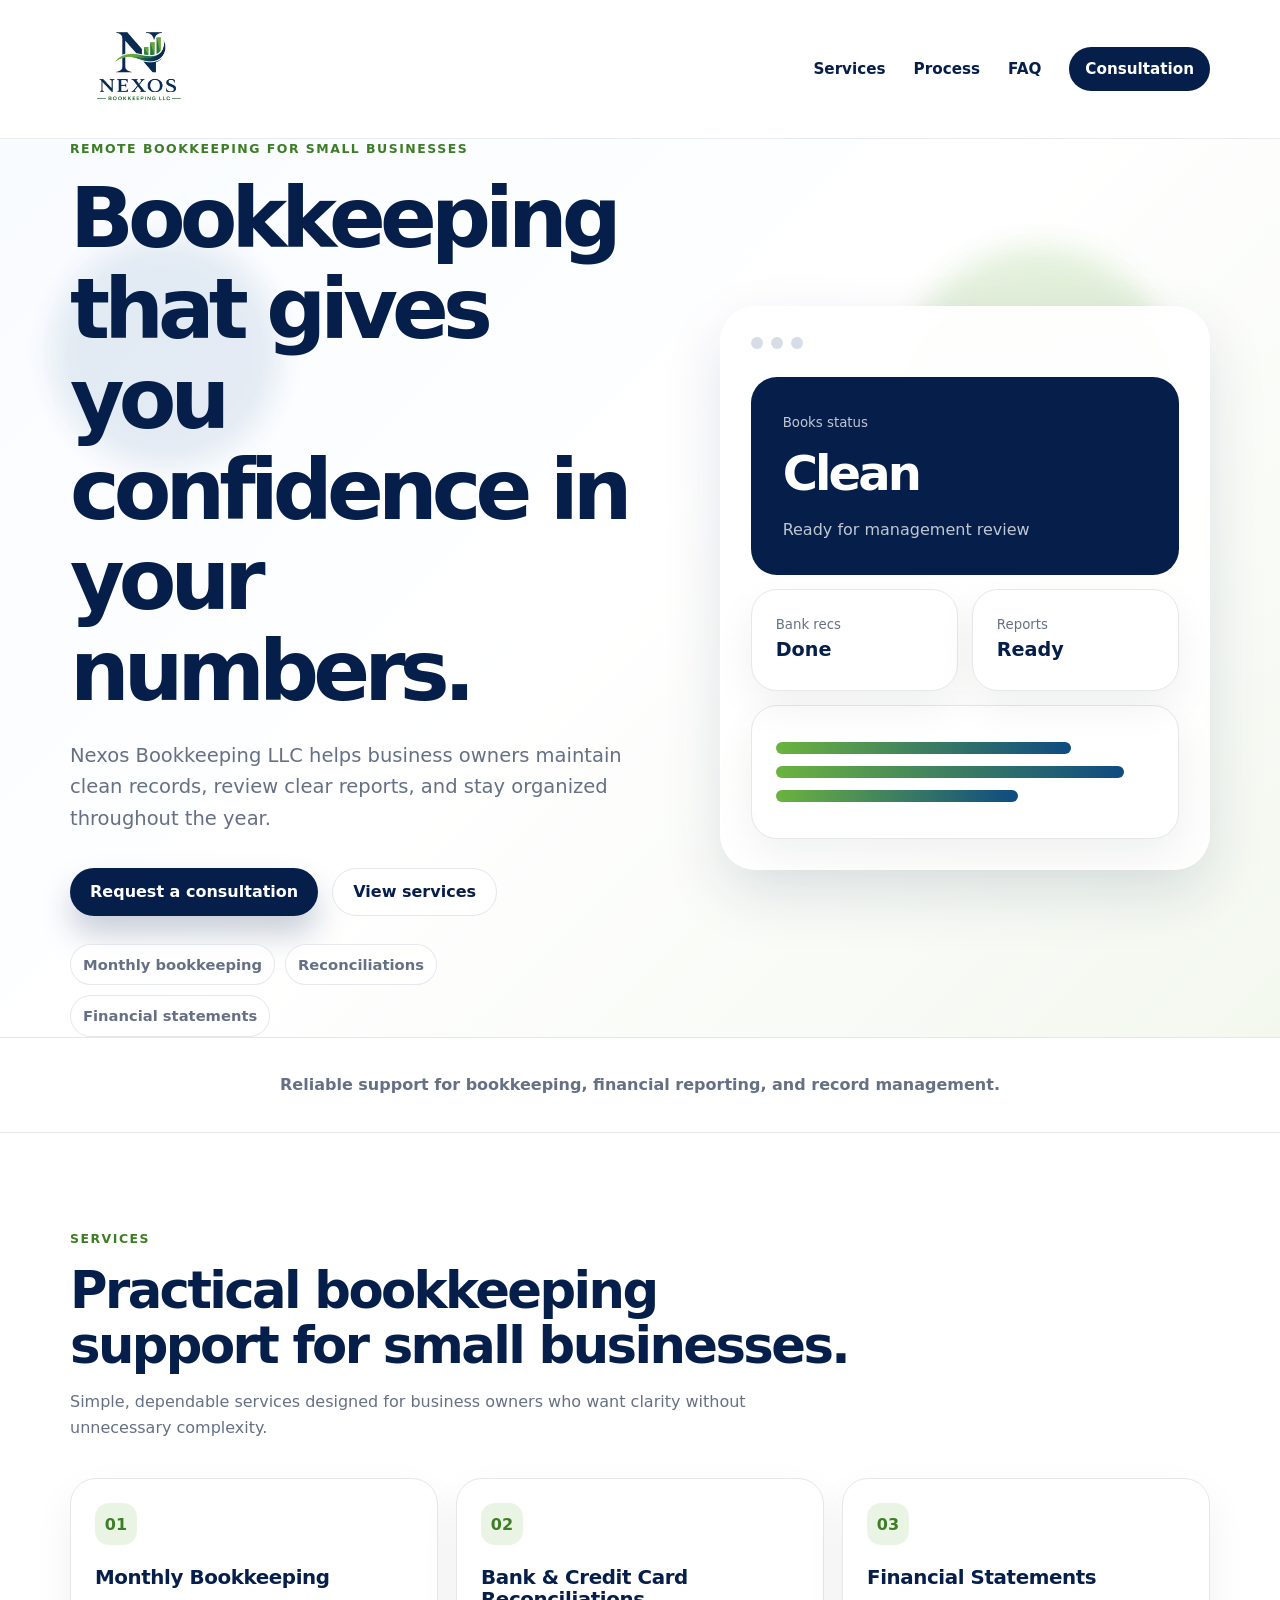
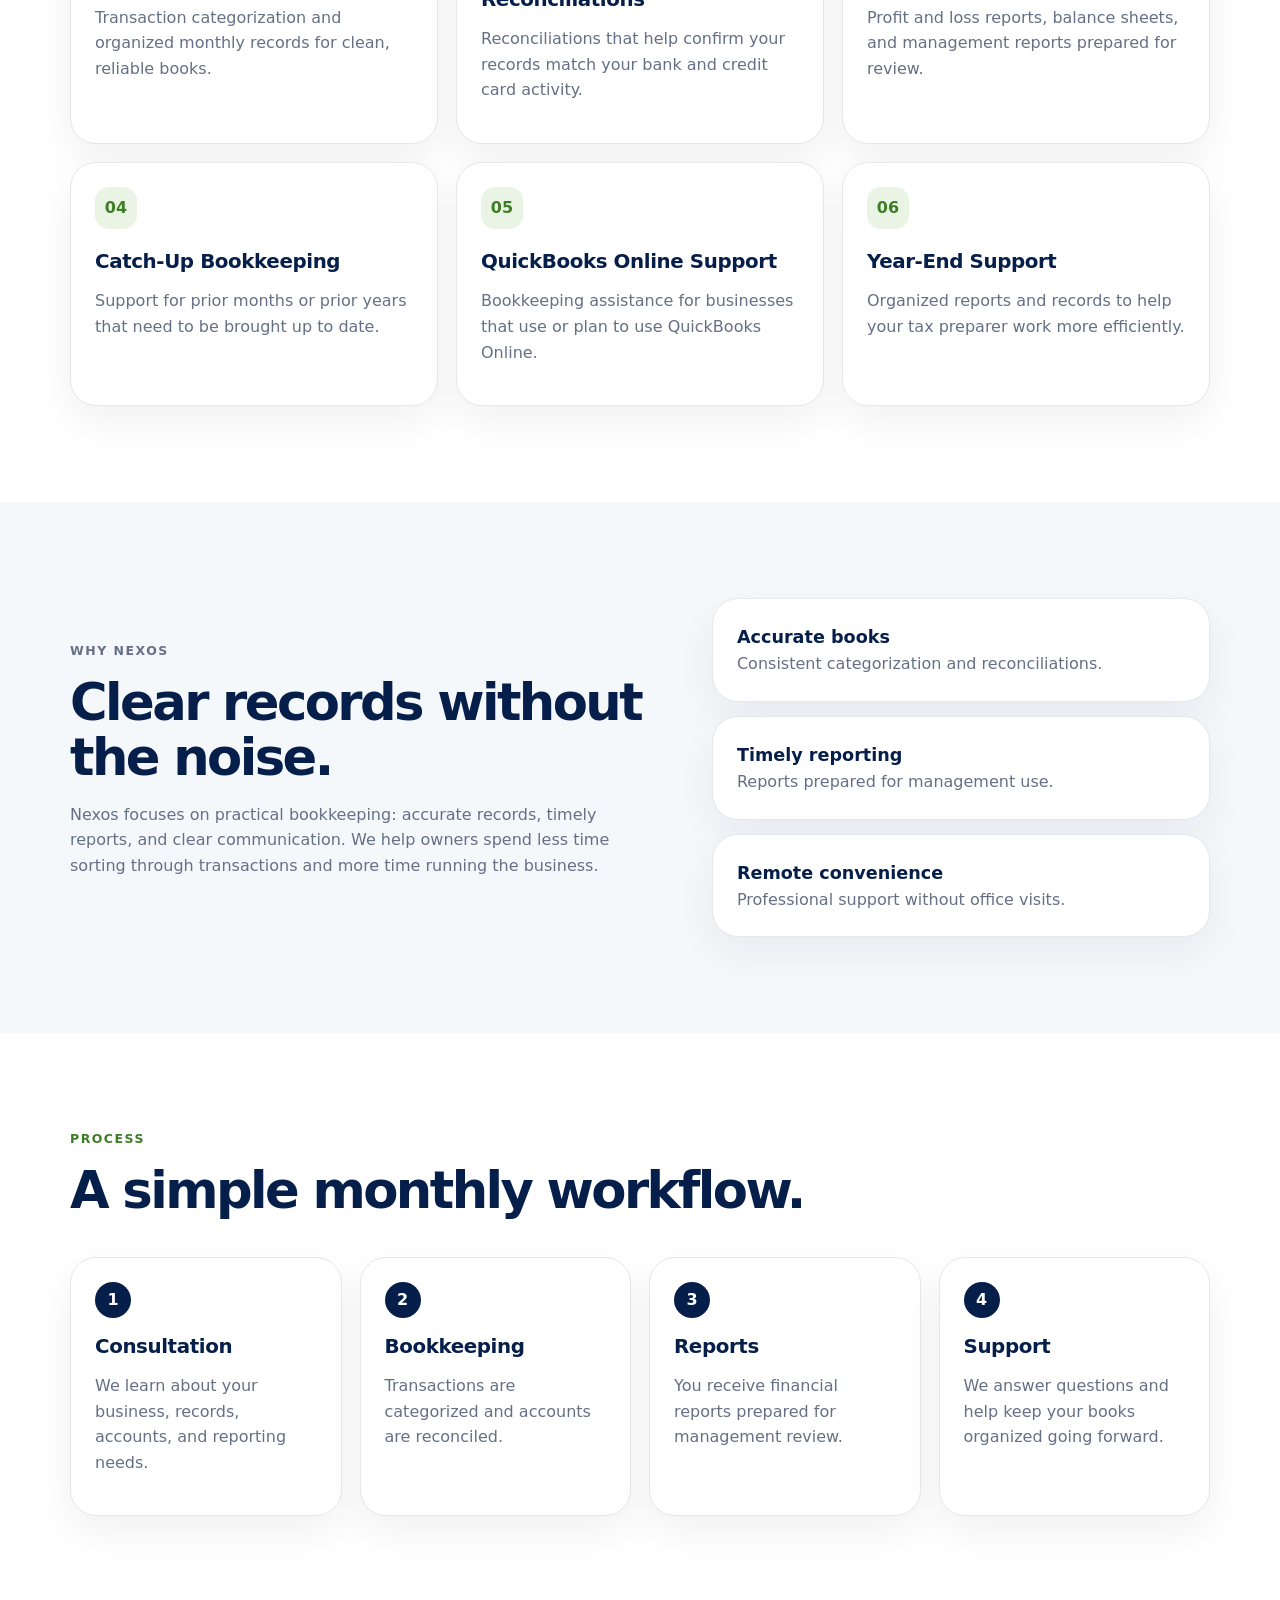
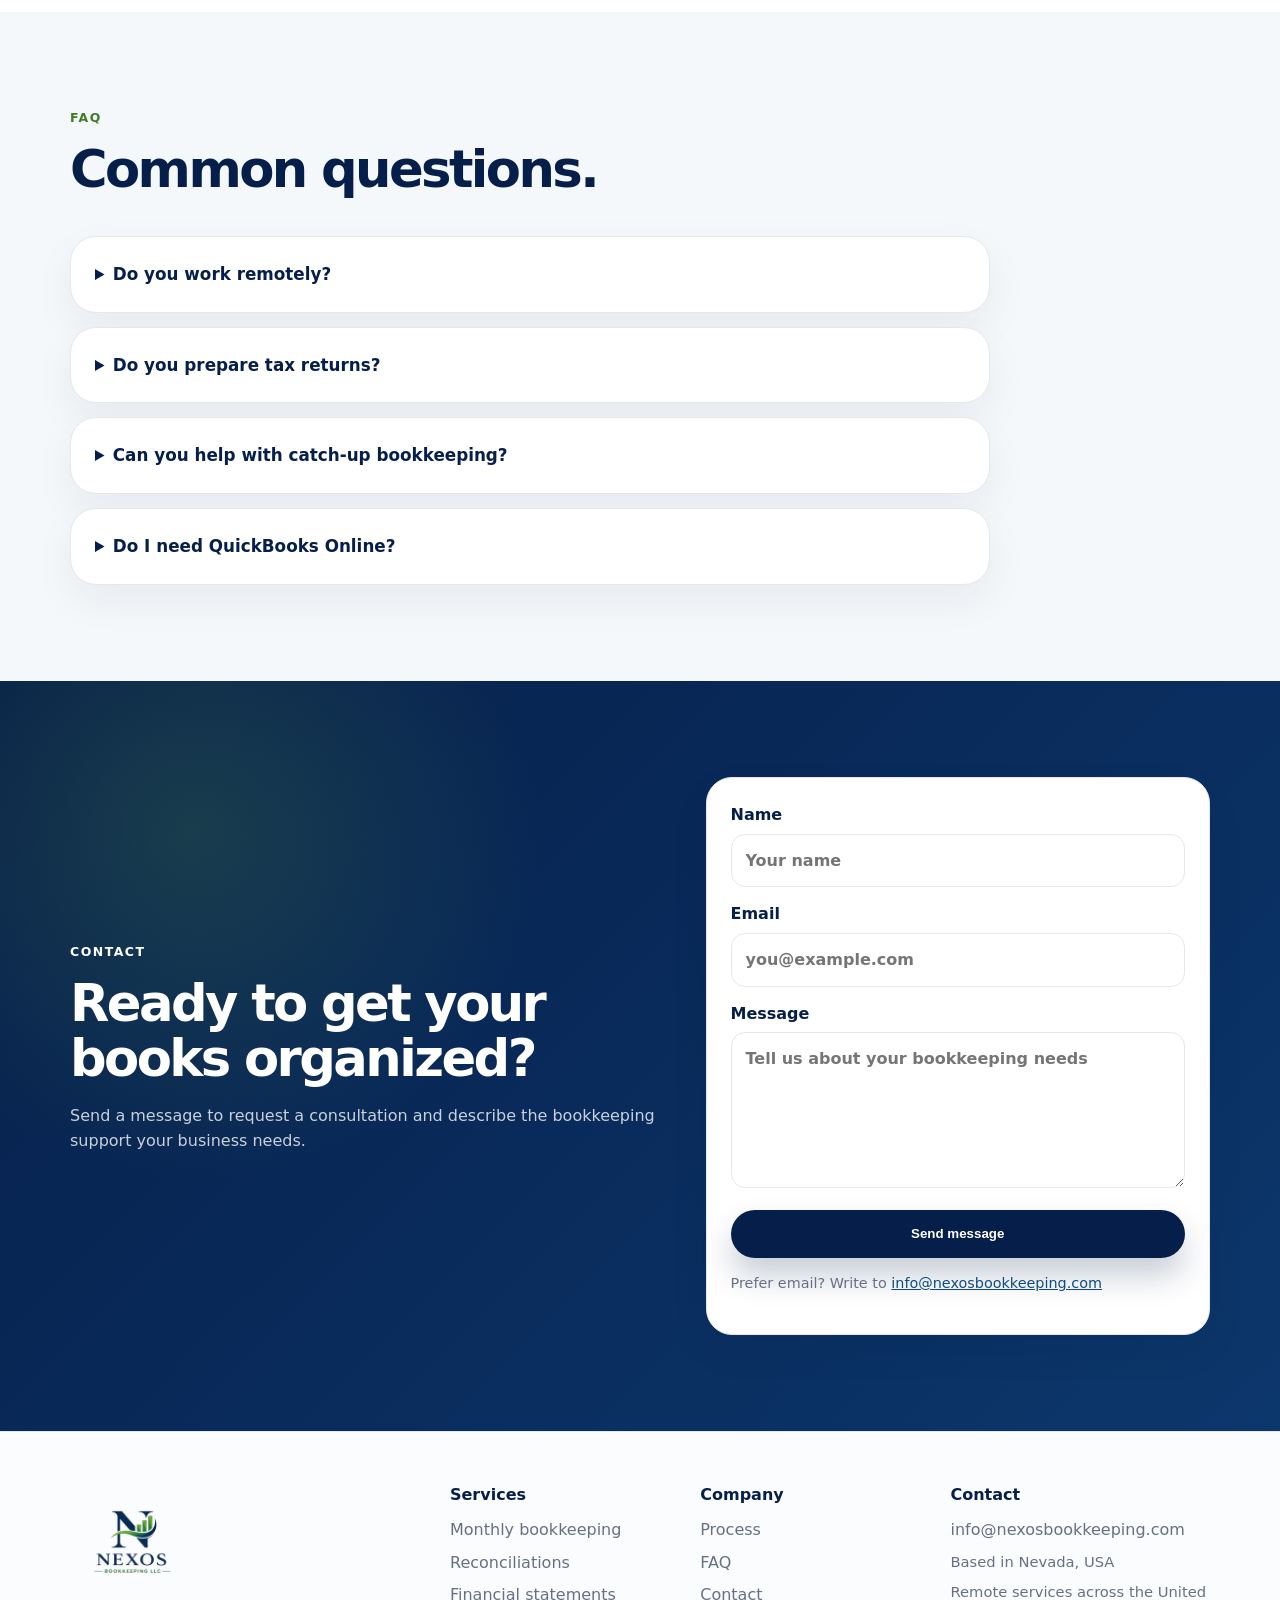
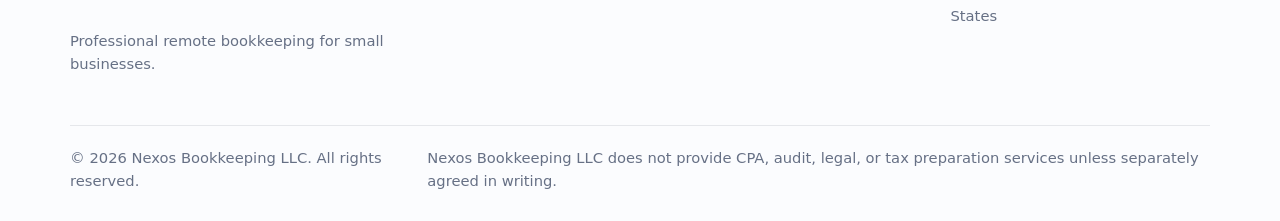
==== index.html @ 6a89075c "Add files via upload Initial website" ====
<!doctype html>
<html lang="en">
<head>
  <meta charset="utf-8">
  <meta name="viewport" content="width=device-width, initial-scale=1">
  <title>Nexos Bookkeeping LLC | Remote Bookkeeping for Small Businesses</title>
  <meta name="description" content="Remote bookkeeping for small businesses. Monthly bookkeeping, reconciliations, financial statements, catch-up bookkeeping, and year-end support.">
  <meta name="theme-color" content="#061f4a">
  <meta property="og:title" content="Nexos Bookkeeping LLC">
  <meta property="og:description" content="Professional remote bookkeeping for small businesses.">
  <meta property="og:type" content="website">
  <meta property="og:url" content="https://nexosbookkeeping.com">
  <meta property="og:image" content="https://nexosbookkeeping.com/logo.png">
  <link rel="icon" href="favicon.png">
  <link rel="stylesheet" href="styles.css">
  <script type="application/ld+json">
  {
    "@context": "https://schema.org",
    "@type": "AccountingService",
    "name": "Nexos Bookkeeping LLC",
    "url": "https://nexosbookkeeping.com",
    "email": "info@nexosbookkeeping.com",
    "areaServed": "United States",
    "address": {
      "@type": "PostalAddress",
      "addressRegion": "NV",
      "addressCountry": "US"
    },
    "description": "Remote bookkeeping services for small businesses."
  }
  </script>
</head>
<body>
  <header class="site-header">
    <div class="container nav">
      <a class="brand" href="#top" aria-label="Nexos Bookkeeping LLC home">
        <img src="logo.png" alt="Nexos Bookkeeping LLC logo">
      </a>
      <button class="menu-button" id="menuButton" aria-label="Open navigation">Menu</button>
      <nav id="navLinks">
        <a href="#services">Services</a>
        <a href="#process">Process</a>
        <a href="#faq">FAQ</a>
        <a href="#contact" class="nav-cta">Consultation</a>
      </nav>
    </div>
  </header>

  <main id="top">
    <section class="hero">
      <div class="orb orb-one"></div>
      <div class="orb orb-two"></div>
      <div class="container hero-grid">
        <div class="hero-copy reveal">
          <p class="eyebrow">Remote bookkeeping for small businesses</p>
          <h1>Bookkeeping that gives you confidence in your numbers.</h1>
          <p class="lead">
            Nexos Bookkeeping LLC helps business owners maintain clean records, review clear reports,
            and stay organized throughout the year.
          </p>
          <div class="hero-actions">
            <a class="button primary" href="#contact">Request a consultation</a>
            <a class="button secondary" href="#services">View services</a>
          </div>
          <div class="trust-pills" aria-label="Key services">
            <span>Monthly bookkeeping</span>
            <span>Reconciliations</span>
            <span>Financial statements</span>
          </div>
        </div>

        <aside class="insight-card reveal" aria-label="Bookkeeping status preview">
          <div class="window-dots"><span></span><span></span><span></span></div>
          <div class="status-card">
            <small>Books status</small>
            <strong>Clean</strong>
            <p>Ready for management review</p>
          </div>
          <div class="insight-grid">
            <div>
              <small>Bank recs</small>
              <strong>Done</strong>
            </div>
            <div>
              <small>Reports</small>
              <strong>Ready</strong>
            </div>
          </div>
          <div class="progress-list">
            <span></span>
            <span></span>
            <span></span>
          </div>
        </aside>
      </div>
    </section>

    <section class="statement-strip">
      <div class="container">
        <p>Reliable support for bookkeeping, financial reporting, and record management.</p>
      </div>
    </section>

    <section class="section" id="services">
      <div class="container">
        <div class="section-heading reveal">
          <p class="eyebrow">Services</p>
          <h2>Practical bookkeeping support for small businesses.</h2>
          <p>Simple, dependable services designed for business owners who want clarity without unnecessary complexity.</p>
        </div>

        <div class="service-grid">
          <article class="service-card reveal">
            <span class="service-number">01</span>
            <h3>Monthly Bookkeeping</h3>
            <p>Transaction categorization and organized monthly records for clean, reliable books.</p>
          </article>
          <article class="service-card reveal">
            <span class="service-number">02</span>
            <h3>Bank & Credit Card Reconciliations</h3>
            <p>Reconciliations that help confirm your records match your bank and credit card activity.</p>
          </article>
          <article class="service-card reveal">
            <span class="service-number">03</span>
            <h3>Financial Statements</h3>
            <p>Profit and loss reports, balance sheets, and management reports prepared for review.</p>
          </article>
          <article class="service-card reveal">
            <span class="service-number">04</span>
            <h3>Catch-Up Bookkeeping</h3>
            <p>Support for prior months or prior years that need to be brought up to date.</p>
          </article>
          <article class="service-card reveal">
            <span class="service-number">05</span>
            <h3>QuickBooks Online Support</h3>
            <p>Bookkeeping assistance for businesses that use or plan to use QuickBooks Online.</p>
          </article>
          <article class="service-card reveal">
            <span class="service-number">06</span>
            <h3>Year-End Support</h3>
            <p>Organized reports and records to help your tax preparer work more efficiently.</p>
          </article>
        </div>
      </div>
    </section>

    <section class="section soft">
      <div class="container split">
        <div class="reveal">
          <p class="eyebrow">Why Nexos</p>
          <h2>Clear records without the noise.</h2>
          <p>
            Nexos focuses on practical bookkeeping: accurate records, timely reports, and clear communication.
            We help owners spend less time sorting through transactions and more time running the business.
          </p>
        </div>
        <div class="feature-stack reveal">
          <div>
            <strong>Accurate books</strong>
            <span>Consistent categorization and reconciliations.</span>
          </div>
          <div>
            <strong>Timely reporting</strong>
            <span>Reports prepared for management use.</span>
          </div>
          <div>
            <strong>Remote convenience</strong>
            <span>Professional support without office visits.</span>
          </div>
        </div>
      </div>
    </section>

    <section class="section" id="process">
      <div class="container">
        <div class="section-heading reveal">
          <p class="eyebrow">Process</p>
          <h2>A simple monthly workflow.</h2>
        </div>
        <div class="process-grid">
          <div class="process-card reveal">
            <span>1</span>
            <h3>Consultation</h3>
            <p>We learn about your business, records, accounts, and reporting needs.</p>
          </div>
          <div class="process-card reveal">
            <span>2</span>
            <h3>Bookkeeping</h3>
            <p>Transactions are categorized and accounts are reconciled.</p>
          </div>
          <div class="process-card reveal">
            <span>3</span>
            <h3>Reports</h3>
            <p>You receive financial reports prepared for management review.</p>
          </div>
          <div class="process-card reveal">
            <span>4</span>
            <h3>Support</h3>
            <p>We answer questions and help keep your books organized going forward.</p>
          </div>
        </div>
      </div>
    </section>

    <section class="section soft" id="faq">
      <div class="container">
        <div class="section-heading reveal">
          <p class="eyebrow">FAQ</p>
          <h2>Common questions.</h2>
        </div>
        <div class="faq-list">
          <details class="reveal">
            <summary>Do you work remotely?</summary>
            <p>Yes. Nexos provides remote bookkeeping services for small businesses.</p>
          </details>
          <details class="reveal">
            <summary>Do you prepare tax returns?</summary>
            <p>No. Nexos Bookkeeping LLC does not provide tax preparation unless separately agreed in writing.</p>
          </details>
          <details class="reveal">
            <summary>Can you help with catch-up bookkeeping?</summary>
            <p>Yes. We can help bring prior months or prior years of records up to date.</p>
          </details>
          <details class="reveal">
            <summary>Do I need QuickBooks Online?</summary>
            <p>Not always. We can discuss the best workflow for your business during the consultation.</p>
          </details>
        </div>
      </div>
    </section>

    <section class="contact-section" id="contact">
      <div class="container contact-grid reveal">
        <div>
          <p class="eyebrow light">Contact</p>
          <h2>Ready to get your books organized?</h2>
          <p>Send a message to request a consultation and describe the bookkeeping support your business needs.</p>
        </div>
        <form class="contact-form" action="mailto:info@nexosbookkeeping.com" method="post" enctype="text/plain">
          <label>
            Name
            <input name="name" type="text" placeholder="Your name">
          </label>
          <label>
            Email
            <input name="email" type="email" placeholder="you@example.com">
          </label>
          <label>
            Message
            <textarea name="message" rows="5" placeholder="Tell us about your bookkeeping needs"></textarea>
          </label>
          <button class="button primary full" type="submit">Send message</button>
          <p class="form-note">Prefer email? Write to <a href="mailto:info@nexosbookkeeping.com">info@nexosbookkeeping.com</a></p>
        </form>
      </div>
    </section>
  </main>

  <footer>
    <div class="container footer-grid">
      <div>
        <img src="logo.png" alt="Nexos Bookkeeping LLC logo" class="footer-logo">
        <p>Professional remote bookkeeping for small businesses.</p>
      </div>
      <div>
        <h4>Services</h4>
        <a href="#services">Monthly bookkeeping</a>
        <a href="#services">Reconciliations</a>
        <a href="#services">Financial statements</a>
      </div>
      <div>
        <h4>Company</h4>
        <a href="#process">Process</a>
        <a href="#faq">FAQ</a>
        <a href="#contact">Contact</a>
      </div>
      <div>
        <h4>Contact</h4>
        <a href="mailto:info@nexosbookkeeping.com">info@nexosbookkeeping.com</a>
        <span>Based in Nevada, USA</span>
        <span>Remote services across the United States</span>
      </div>
    </div>
    <div class="container disclaimer">
      <p>© <span id="year"></span> Nexos Bookkeeping LLC. All rights reserved.</p>
      <p>Nexos Bookkeeping LLC does not provide CPA, audit, legal, or tax preparation services unless separately agreed in writing.</p>
    </div>
  </footer>

  <script src="script.js"></script>
</body>
</html>
---- styles.css ----
:root{
  --navy:#061f4a;
  --blue:#0e4b82;
  --green:#6bb33f;
  --green-dark:#3d7d25;
  --ink:#142033;
  --muted:#667085;
  --line:#e5e7eb;
  --soft:#f5f8fb;
  --white:#ffffff;
  --shadow:0 24px 60px rgba(6,31,74,.12);
}
*{box-sizing:border-box}
html{scroll-behavior:smooth}
body{
  margin:0;
  font-family:Inter,ui-sans-serif,system-ui,-apple-system,BlinkMacSystemFont,"Segoe UI",Arial,sans-serif;
  color:var(--ink);
  background:var(--white);
  line-height:1.6;
}
.container{width:min(1140px,92%);margin:0 auto}
.site-header{
  position:sticky;top:0;z-index:100;
  background:rgba(255,255,255,.9);
  backdrop-filter:blur(16px);
  border-bottom:1px solid rgba(229,231,235,.85);
}
.nav{min-height:82px;display:flex;align-items:center;justify-content:space-between;gap:24px}
.brand img{width:138px;display:block}
nav{display:flex;align-items:center;gap:28px}
nav a{color:var(--navy);text-decoration:none;font-size:.95rem;font-weight:800}
.nav-cta{background:var(--navy);color:white!important;padding:10px 16px;border-radius:999px}
.menu-button{display:none;border:0;background:var(--navy);color:white;padding:10px 14px;border-radius:999px;font-weight:800}

.hero{
  position:relative;
  min-height:790px;
  display:flex;
  align-items:center;
  overflow:hidden;
  background:linear-gradient(135deg,#f8fbff 0%,#fff 48%,#f3f8ef 100%);
}
.orb{position:absolute;border-radius:50%;filter:blur(14px);opacity:.82}
.orb-one{right:8%;top:12%;width:280px;height:280px;background:rgba(107,179,63,.22)}
.orb-two{left:4%;top:11%;width:230px;height:230px;background:rgba(14,75,130,.12)}
.hero-grid{position:relative;display:grid;grid-template-columns:1.08fr .92fr;gap:74px;align-items:center}
.eyebrow{
  color:var(--green-dark);
  font-weight:900;
  text-transform:uppercase;
  letter-spacing:.12em;
  font-size:.78rem;
  margin:0 0 14px;
}
.eyebrow.light{color:#bde6a5}
h1,h2,h3{color:var(--navy);line-height:1.08;margin:0}
h1{font-size:clamp(3rem,6.55vw,5.35rem);letter-spacing:-.07em;max-width:900px}
h2{font-size:clamp(2rem,4vw,3.25rem);letter-spacing:-.05em}
h3{font-size:1.24rem;letter-spacing:-.02em}
.lead{font-size:1.22rem;color:var(--muted);max-width:690px;margin:24px 0 0}
.hero-actions{display:flex;flex-wrap:wrap;gap:14px;margin-top:34px}
.button{
  display:inline-flex;align-items:center;justify-content:center;
  min-height:48px;padding:0 20px;border-radius:999px;
  text-decoration:none;font-weight:850;border:0;cursor:pointer;
  transition:transform .2s ease,box-shadow .2s ease,background .2s ease;
}
.button:hover{transform:translateY(-2px)}
.primary{background:var(--navy);color:white;box-shadow:0 18px 32px rgba(6,31,74,.22)}
.secondary{border:1px solid var(--line);color:var(--navy);background:white}
.full{width:100%}
.trust-pills{display:flex;flex-wrap:wrap;gap:10px;margin-top:28px}
.trust-pills span{
  padding:8px 12px;border:1px solid rgba(6,31,74,.10);
  background:rgba(255,255,255,.75);
  border-radius:999px;color:var(--muted);font-size:.92rem;font-weight:750;
}
.insight-card{
  padding:30px;border-radius:36px;
  background:linear-gradient(180deg,rgba(255,255,255,.95),rgba(255,255,255,.78));
  border:1px solid rgba(255,255,255,.75);
  box-shadow:var(--shadow);
}
.window-dots{display:flex;gap:8px;margin-bottom:28px}
.window-dots span{width:12px;height:12px;border-radius:50%;background:#d7dde6}
.status-card{padding:32px;background:var(--navy);color:white;border-radius:26px}
.status-card small{opacity:.75}
.status-card strong{display:block;font-size:3rem;letter-spacing:-.06em}
.status-card p{margin:6px 0 0;color:rgba(255,255,255,.75)}
.insight-grid{display:grid;grid-template-columns:1fr 1fr;gap:14px;margin:14px 0}
.insight-grid div,.progress-list,.service-card,.process-card,.feature-stack div,details,.contact-form{
  background:white;border:1px solid var(--line);border-radius:26px;padding:24px;
  box-shadow:0 16px 42px rgba(16,24,40,.06);
}
.insight-grid small{display:block;color:var(--muted)}
.insight-grid strong{color:var(--navy);font-size:1.2rem}
.progress-list span{display:block;height:12px;background:linear-gradient(90deg,var(--green),var(--blue));border-radius:999px;margin:12px 0}
.progress-list span:nth-child(1){width:78%}
.progress-list span:nth-child(2){width:92%}
.progress-list span:nth-child(3){width:64%}
.statement-strip{padding:34px 0;border-block:1px solid var(--line);text-align:center;color:var(--muted);font-weight:800}
.statement-strip p{margin:0}
.section{padding:96px 0}
.soft{background:var(--soft)}
.section-heading{max-width:780px;margin-bottom:38px}
.section-heading p:not(.eyebrow),.split p,.service-card p,.process-card p,.feature-stack span,details p,.contact-grid p{color:var(--muted)}
.service-grid{display:grid;grid-template-columns:repeat(3,1fr);gap:18px}
.service-card{transition:transform .22s ease,box-shadow .22s ease}
.service-card:hover{transform:translateY(-5px);box-shadow:var(--shadow)}
.service-number{
  width:42px;height:42px;display:grid;place-items:center;
  background:rgba(107,179,63,.14);color:var(--green-dark);
  border-radius:14px;font-weight:900;margin-bottom:22px;
}
.split{display:grid;grid-template-columns:1fr .85fr;gap:56px;align-items:center}
.feature-stack{display:grid;gap:14px}
.feature-stack strong{display:block;color:var(--navy);font-size:1.1rem}
.process-grid{display:grid;grid-template-columns:repeat(4,1fr);gap:18px}
.process-card span{
  width:36px;height:36px;border-radius:50%;display:grid;place-items:center;
  background:var(--navy);color:white;font-weight:900;margin-bottom:18px;
}
.faq-list{display:grid;gap:14px;max-width:920px}
summary{cursor:pointer;color:var(--navy);font-weight:900;font-size:1.05rem}
details p{margin-bottom:0}
.contact-section{
  padding:96px 0;
  background:radial-gradient(circle at 15% 20%,rgba(107,179,63,.18),transparent 28%),linear-gradient(135deg,var(--navy),#0c376c);
}
.contact-grid{display:grid;grid-template-columns:1fr .85fr;gap:42px;align-items:center;color:white}
.contact-grid h2,.contact-grid .eyebrow{color:white}
.contact-grid p{color:rgba(255,255,255,.78)}
.contact-form{color:var(--ink)}
.contact-form label{display:block;font-weight:800;color:var(--navy);margin-bottom:14px}
.contact-form input,.contact-form textarea{
  width:100%;margin-top:6px;padding:13px 14px;border:1px solid var(--line);
  border-radius:14px;font:inherit;outline:none;
}
.contact-form input:focus,.contact-form textarea:focus{border-color:var(--blue);box-shadow:0 0 0 4px rgba(14,75,130,.09)}
.form-note{font-size:.9rem;color:var(--muted)!important}
.form-note a{color:var(--blue)}
footer{background:#fbfcfe;border-top:1px solid var(--line);padding:50px 0 28px}
.footer-grid{display:grid;grid-template-columns:1.6fr 1fr 1fr 1.2fr;gap:34px}
.footer-logo{width:125px}
.footer-grid p,.footer-grid span,.disclaimer{color:var(--muted);font-size:.92rem}
.footer-grid a{display:block;color:var(--muted);text-decoration:none;margin:7px 0}
.footer-grid h4{color:var(--navy);margin:0 0 10px}
.footer-grid span{display:block;margin:7px 0}
.disclaimer{margin-top:34px;display:flex;justify-content:space-between;gap:24px;border-top:1px solid var(--line);padding-top:20px}
.disclaimer p{margin:0}
.reveal{opacity:0;transform:translateY(18px);transition:opacity .7s ease,transform .7s ease}
.reveal.visible{opacity:1;transform:translateY(0)}

@media(max-width:900px){
  .hero{min-height:auto;padding:76px 0}
  .hero-grid,.split,.contact-grid{grid-template-columns:1fr}
  .service-grid{grid-template-columns:1fr 1fr}
  .process-grid{grid-template-columns:1fr 1fr}
  .footer-grid{grid-template-columns:1fr 1fr}
  .disclaimer{flex-direction:column;text-align:center}
}
@media(max-width:640px){
  .nav{min-height:74px}
  .menu-button{display:inline-flex}
  nav{
    position:fixed;top:74px;left:4%;right:4%;
    display:none;flex-direction:column;align-items:stretch;
    background:white;border:1px solid var(--line);border-radius:22px;
    padding:18px;box-shadow:var(--shadow)
  }
  nav.open{display:flex}
  .nav-cta{text-align:center}
  .service-grid,.process-grid,.insight-grid,.footer-grid{grid-template-columns:1fr}
  .section,.contact-section{padding:66px 0}
  h1{font-size:clamp(2.55rem,13vw,4.1rem)}
}
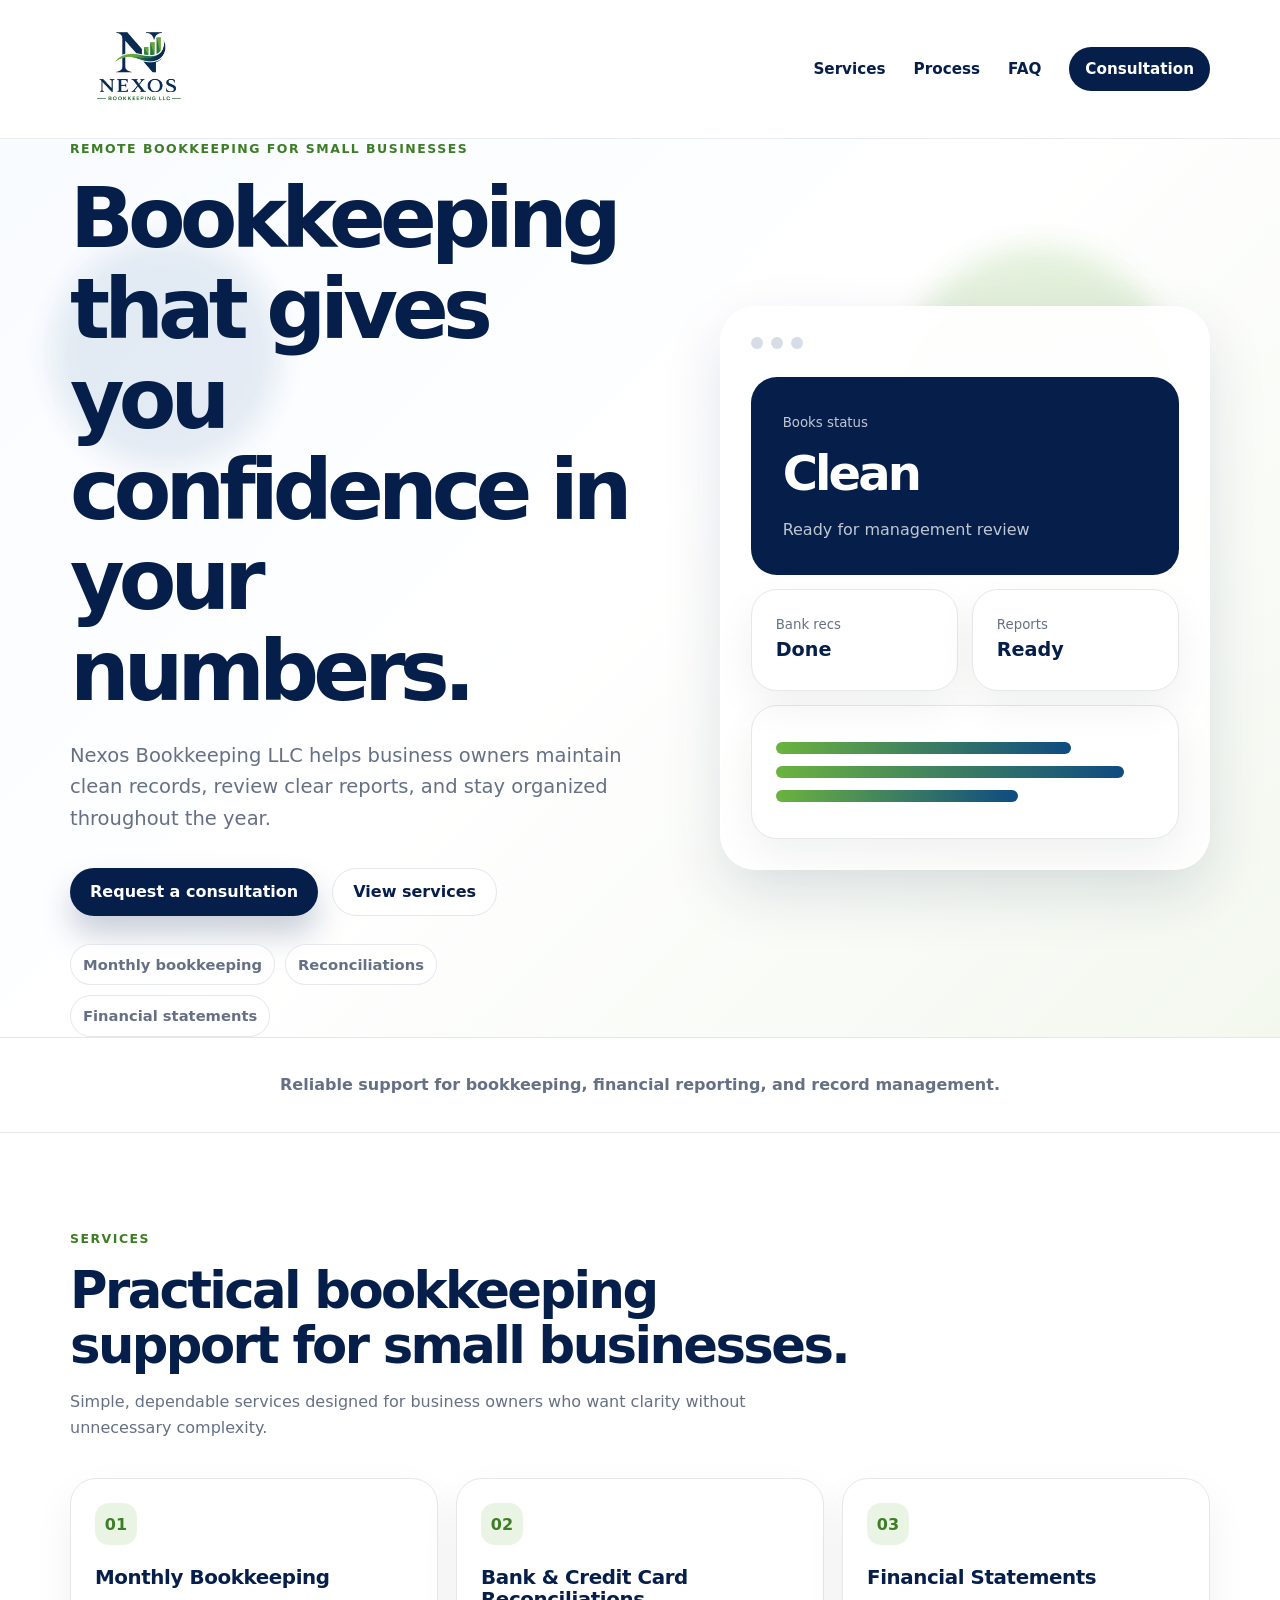
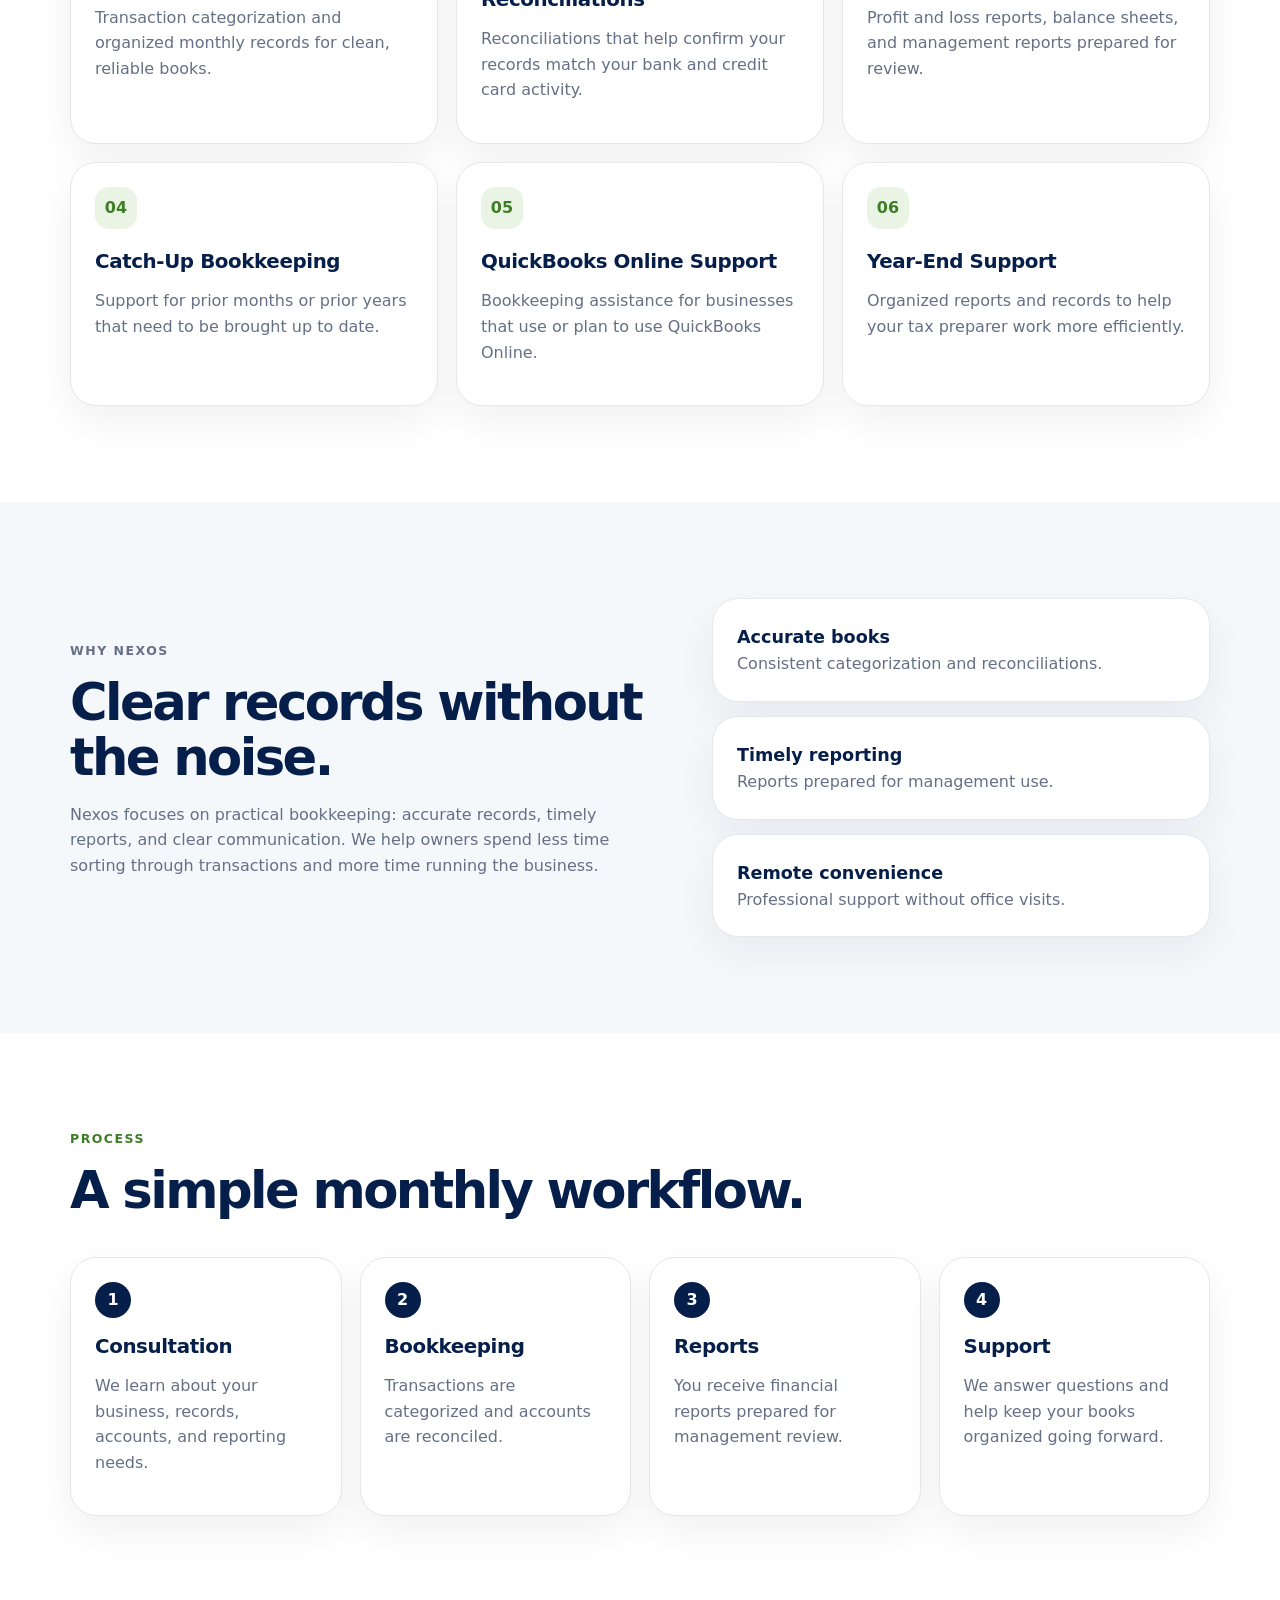
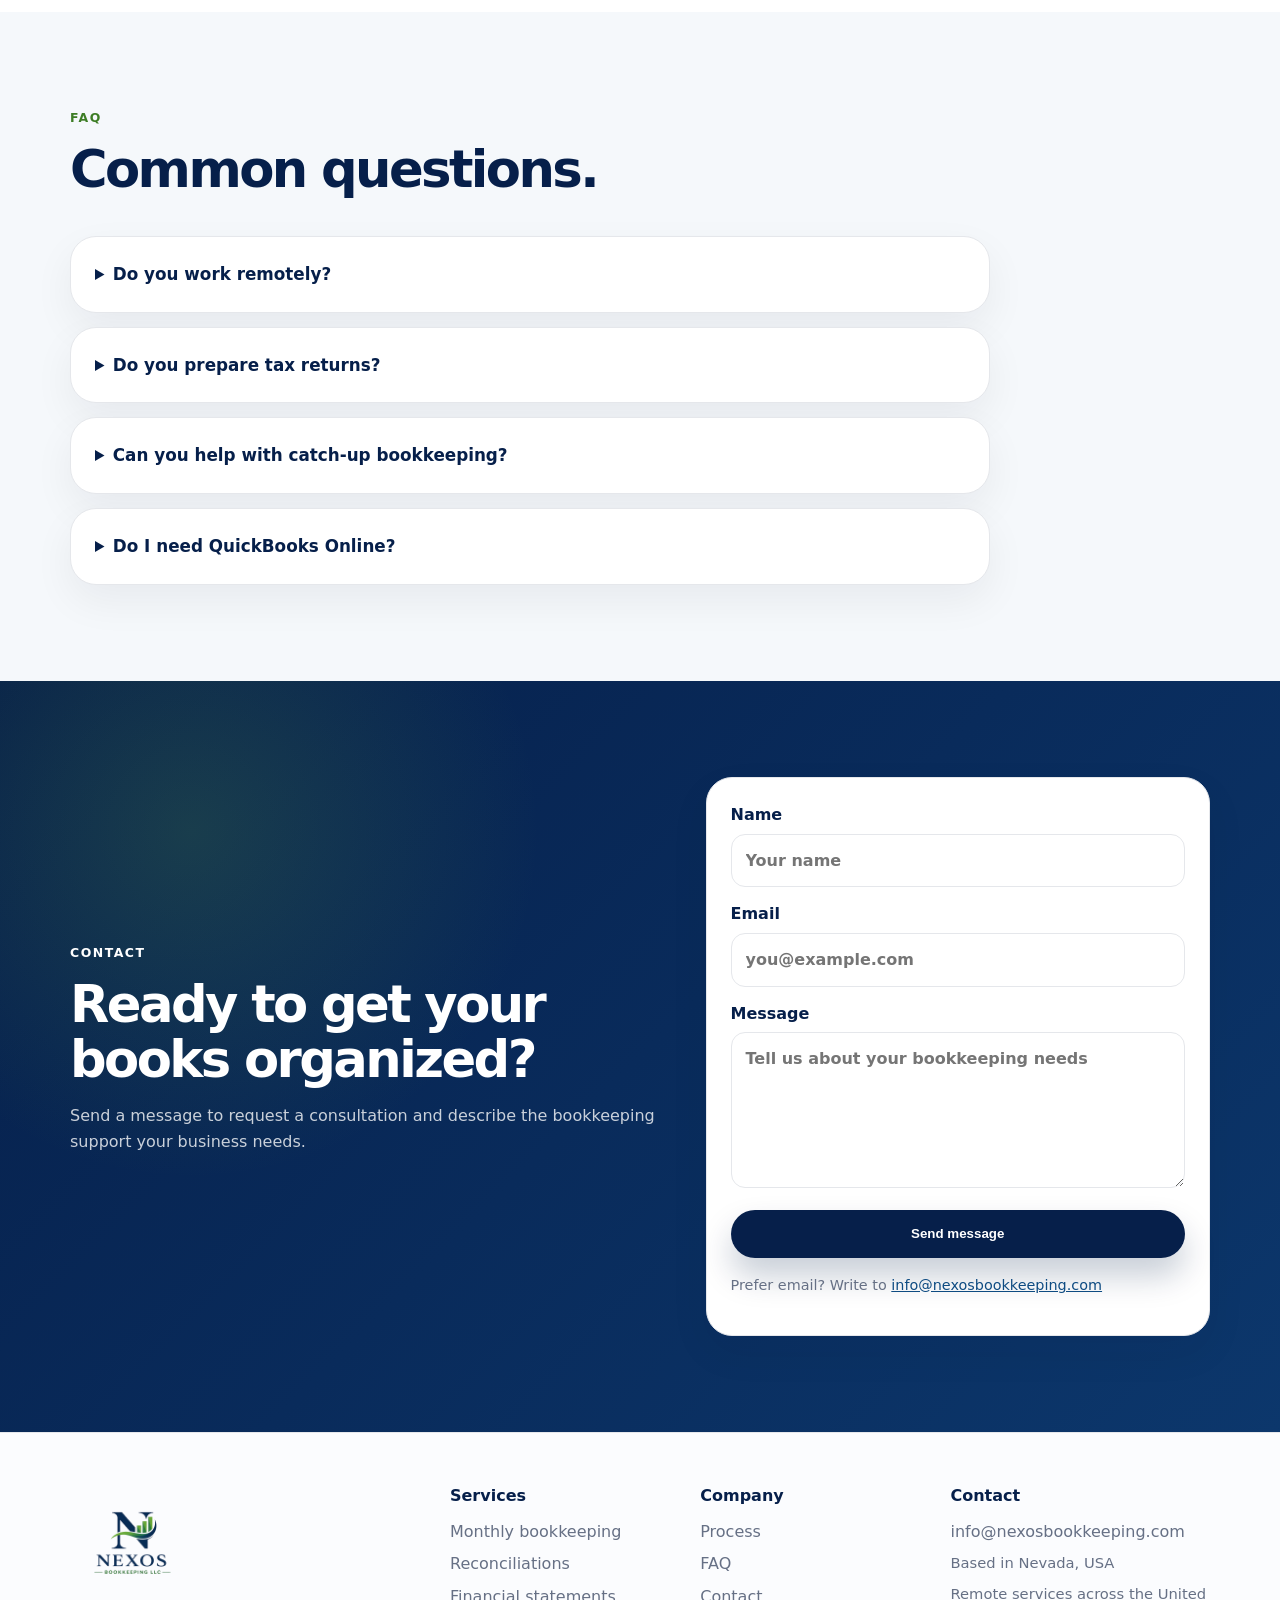
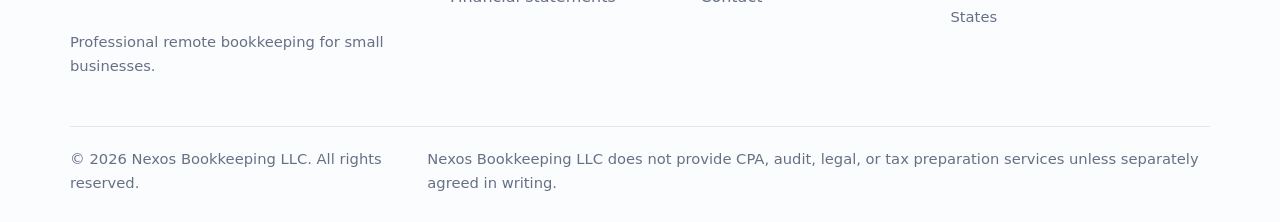
==== commit 5ba10055: "Add files via upload" ====
--- a/index.html
+++ b/index.html
@@ -236,21 +236,28 @@
           <h2>Ready to get your books organized?</h2>
           <p>Send a message to request a consultation and describe the bookkeeping support your business needs.</p>
         </div>
-        <form class="contact-form" action="mailto:info@nexosbookkeeping.com" method="post" enctype="text/plain">
+
+        <form class="contact-form" id="contactForm" action="https://formspree.io/f/meebbgje" method="POST">
           <label>
             Name
-            <input name="name" type="text" placeholder="Your name">
+            <input name="name" type="text" placeholder="Your name" required>
           </label>
           <label>
             Email
-            <input name="email" type="email" placeholder="you@example.com">
+            <input name="email" type="email" placeholder="you@example.com" required>
           </label>
           <label>
             Message
-            <textarea name="message" rows="5" placeholder="Tell us about your bookkeeping needs"></textarea>
+            <textarea name="message" rows="5" placeholder="Tell us about your bookkeeping needs" required></textarea>
           </label>
-          <button class="button primary full" type="submit">Send message</button>
-          <p class="form-note">Prefer email? Write to <a href="mailto:info@nexosbookkeeping.com">info@nexosbookkeeping.com</a></p>
+
+          <input type="hidden" name="_subject" value="New website inquiry from Nexos Bookkeeping">
+          <button class="button primary full" id="contactSubmit" type="submit">Send message</button>
+          <p class="form-status" id="formStatus" aria-live="polite"></p>
+
+          <p class="form-note">
+            Prefer email? Write to <a href="mailto:info@nexosbookkeeping.com">info@nexosbookkeeping.com</a>
+          </p>
         </form>
       </div>
     </section>
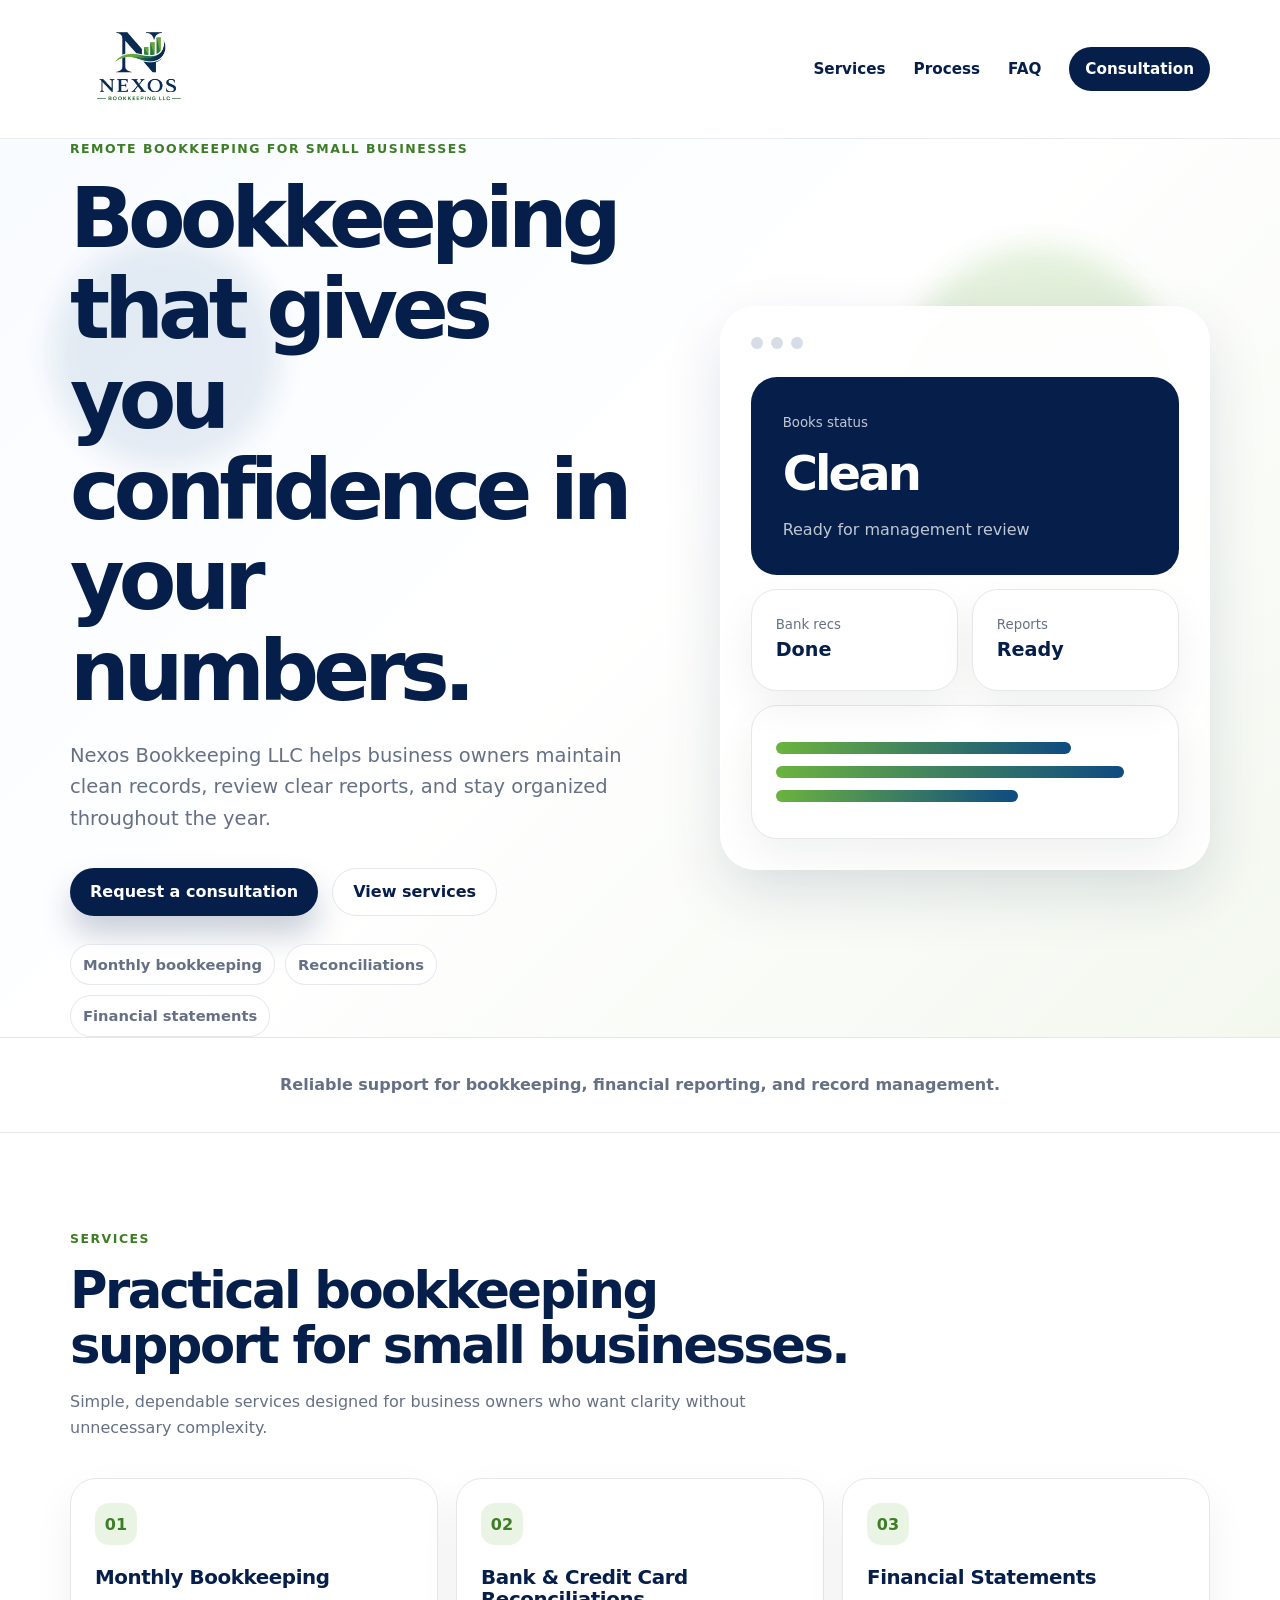
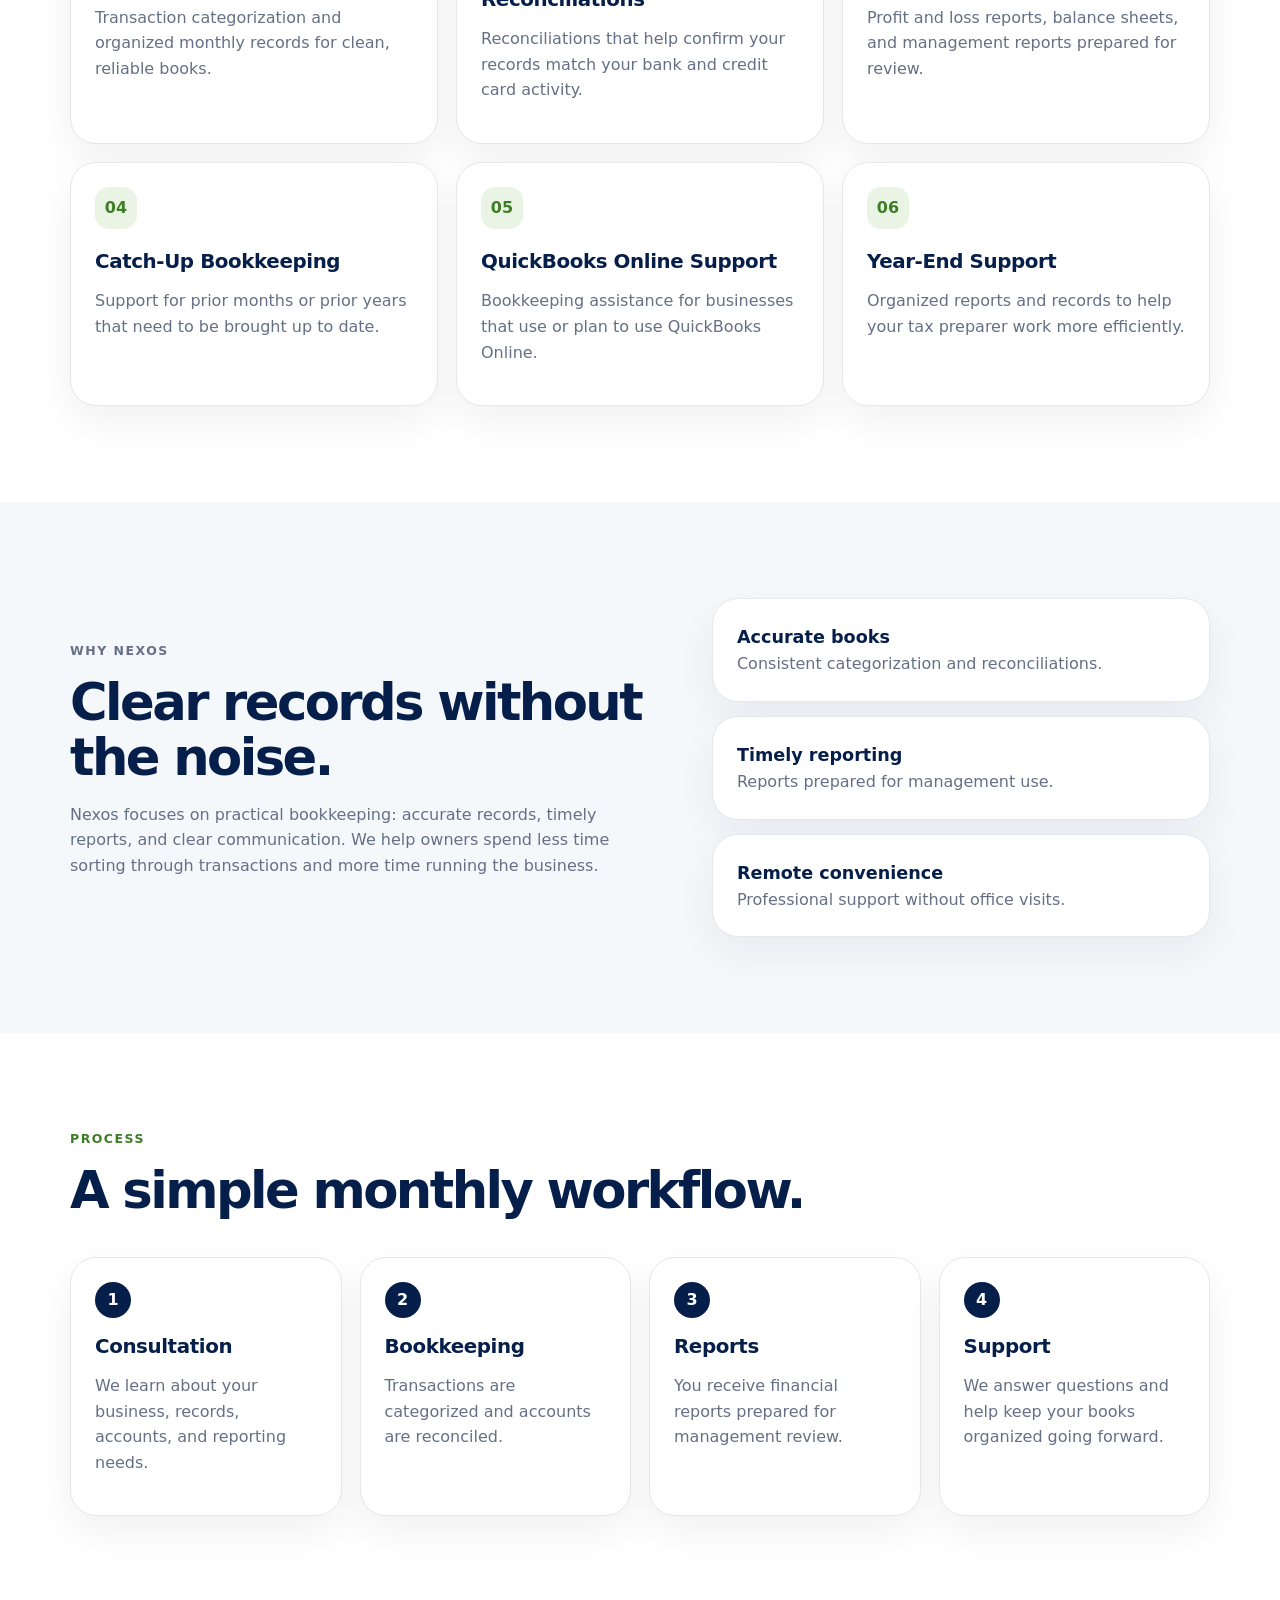
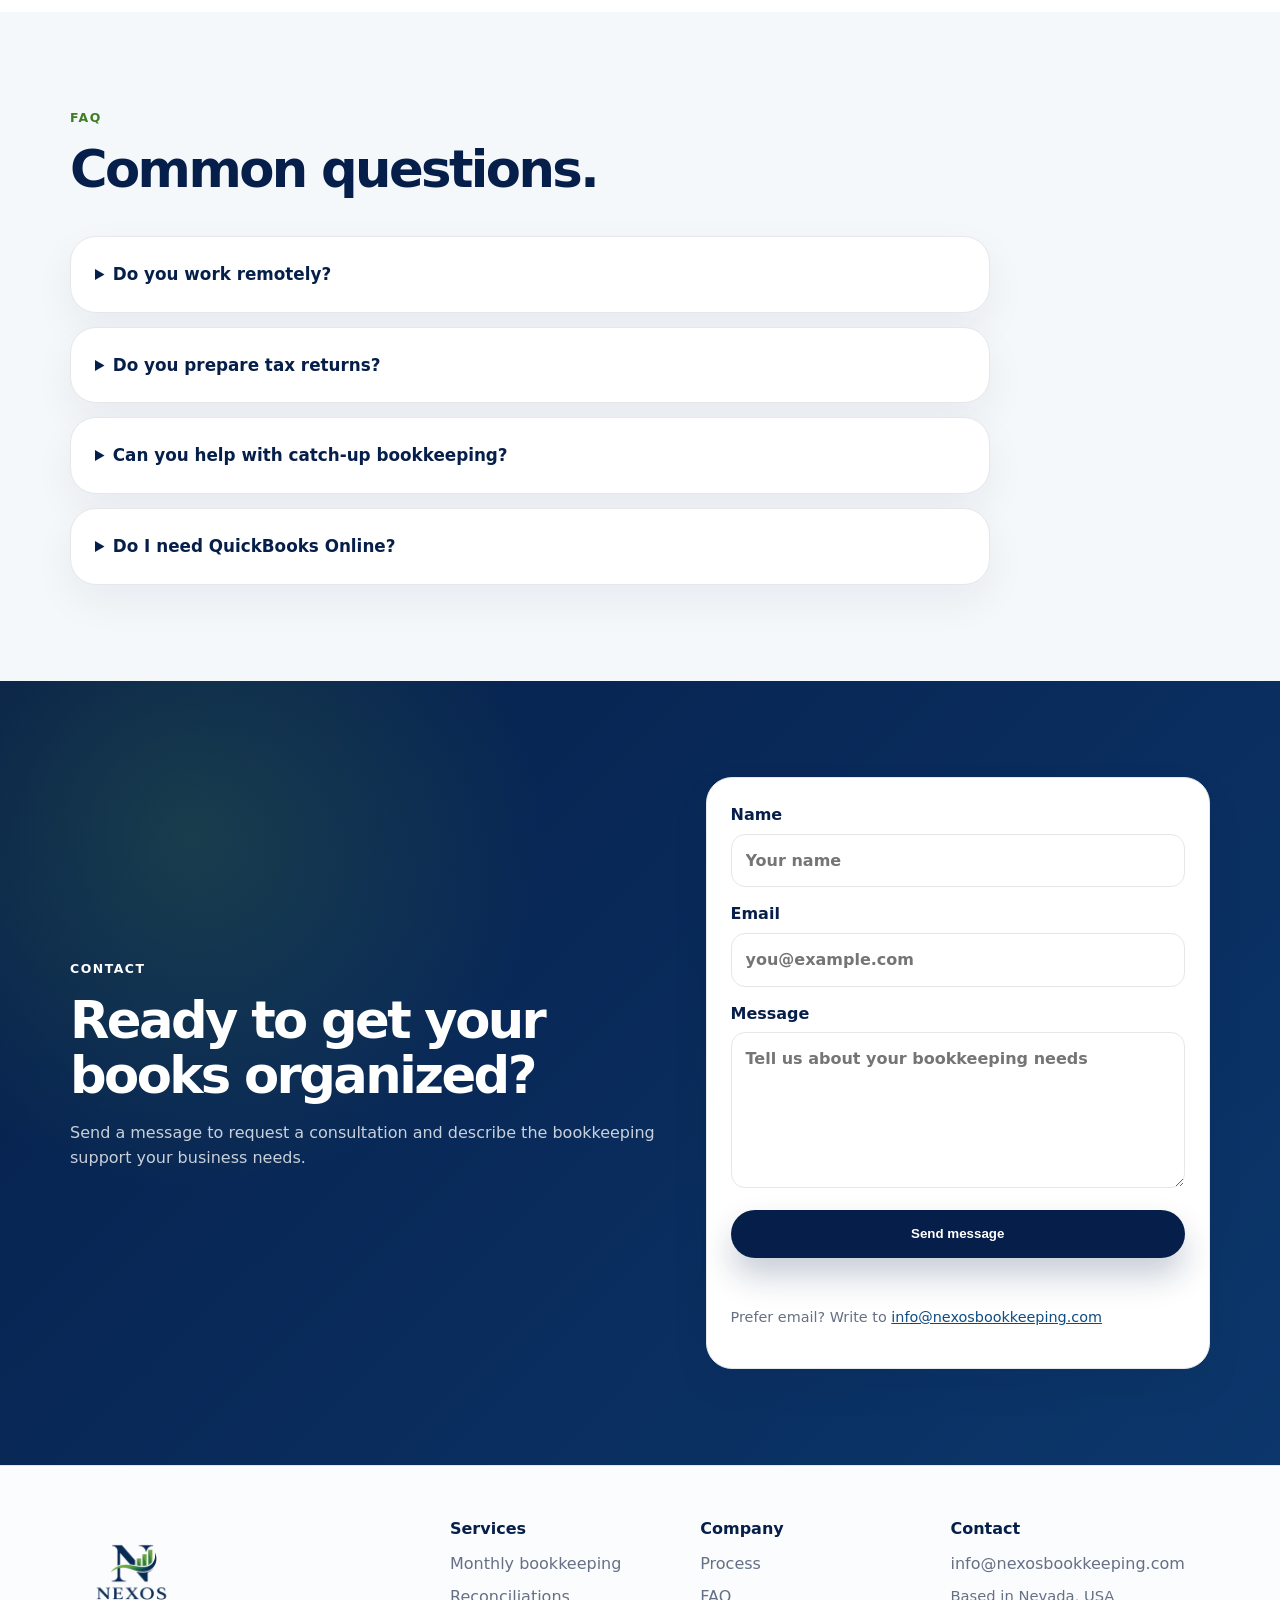
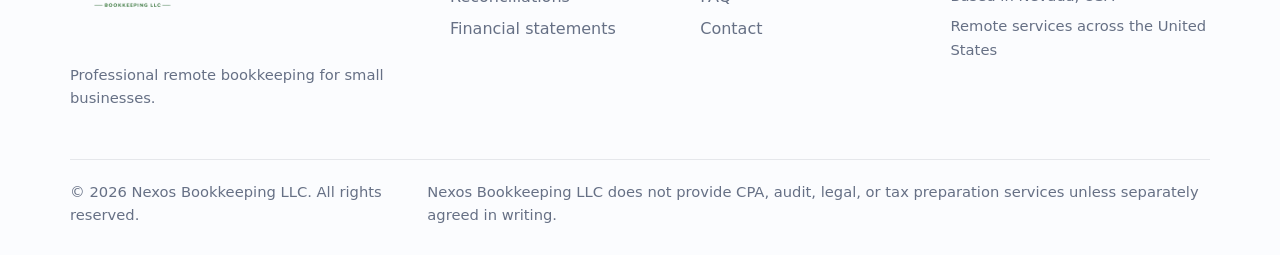
==== commit bc077c0e: "Implement contact form submission handling Added JavaScript to handle contact form submission and di" ====
--- a/index.html
+++ b/index.html
@@ -294,6 +294,52 @@
     </div>
   </footer>
 
+  <script>
+const form = document.getElementById("contactForm");
+const button = document.getElementById("contactSubmit");
+const status = document.getElementById("formStatus");
+
+if (form) {
+  form.addEventListener("submit", async function (e) {
+    e.preventDefault();
+
+    button.disabled = true;
+    button.textContent = "Sending...";
+    status.textContent = "";
+    status.className = "form-status";
+
+    try {
+      const response = await fetch(form.action, {
+        method: "POST",
+        body: new FormData(form),
+        headers: {
+          "Accept": "application/json"
+        }
+      });
+
+      if (response.ok) {
+        form.reset();
+        status.textContent = "✓ Thank you! Your message has been sent successfully.";
+        status.classList.add("success");
+        button.textContent = "Message sent";
+
+        setTimeout(() => {
+          button.disabled = false;
+          button.textContent = "Send message";
+        }, 2500);
+      } else {
+        throw new Error();
+      }
+    } catch {
+      status.textContent = "Something went wrong. Please email info@nexosbookkeeping.com.";
+      status.classList.add("error");
+      button.disabled = false;
+      button.textContent = "Send message";
+    }
+  });
+}
+</script>
+
   <script src="script.js"></script>
 </body>
 </html>
--- a/styles.css
+++ b/styles.css
@@ -175,3 +175,24 @@
   .section,.contact-section{padding:66px 0}
   h1{font-size:clamp(2.55rem,13vw,4.1rem)}
 }
+/* Form submission status */
+.form-status {
+  min-height: 22px;
+  margin: 12px 0 0;
+  font-size: 0.95rem;
+  font-weight: 800;
+}
+
+.form-status.success {
+  color: #2f7d32;
+}
+
+.form-status.error {
+  color: #b42318;
+}
+
+.contact-form button:disabled {
+  opacity: 0.75;
+  cursor: not-allowed;
+  transform: none;
+}
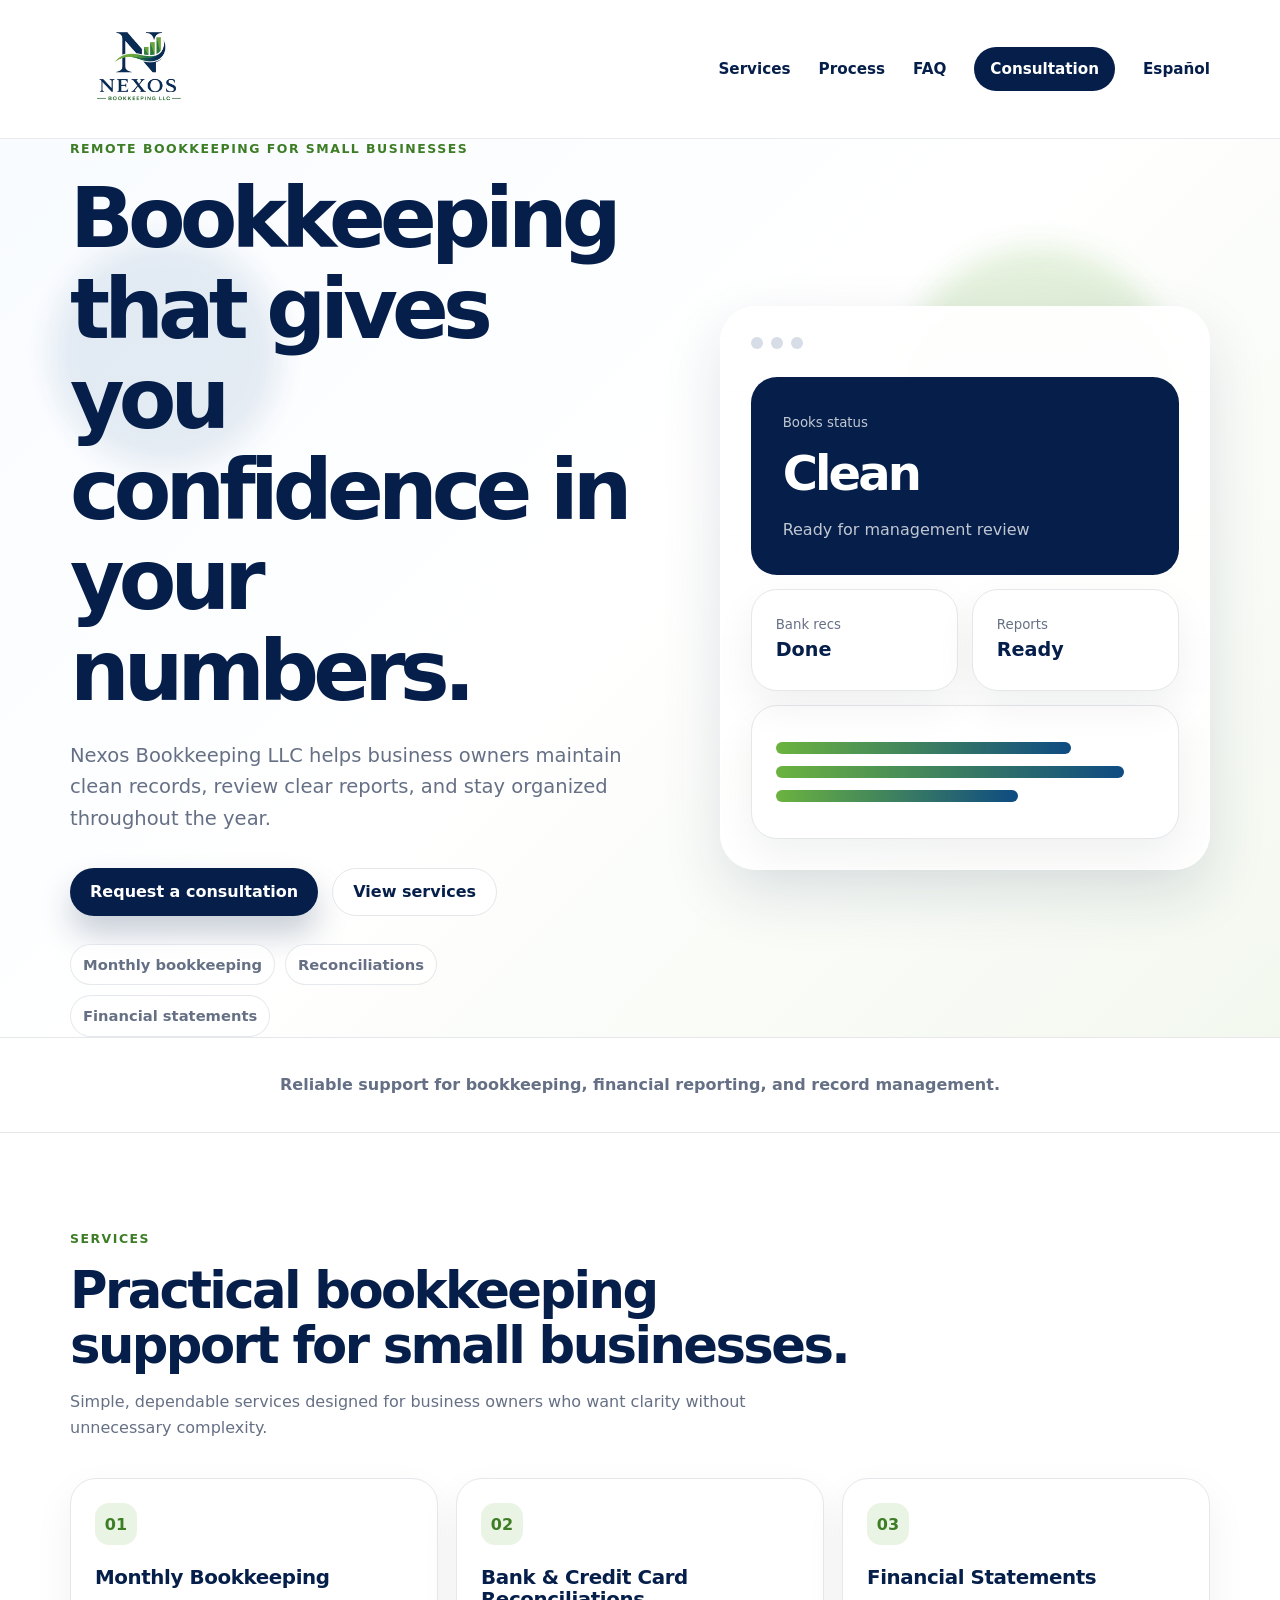
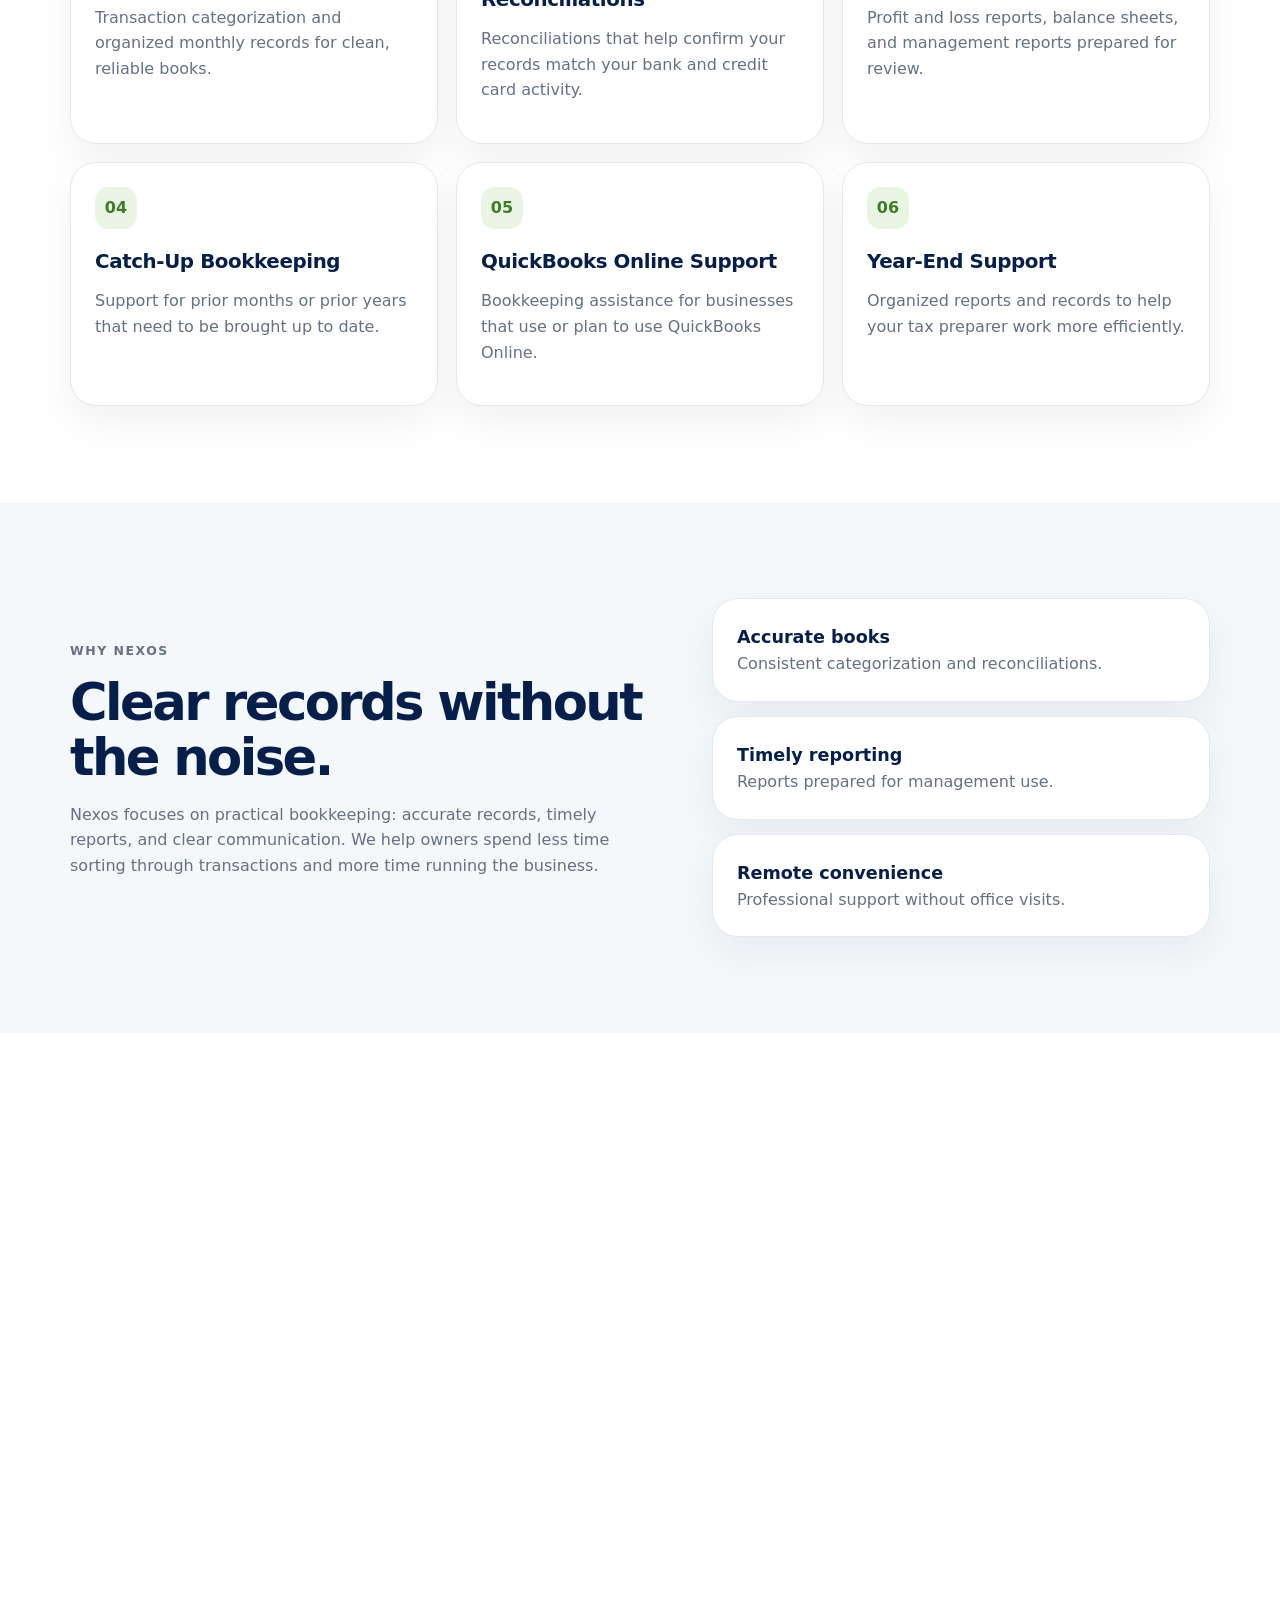
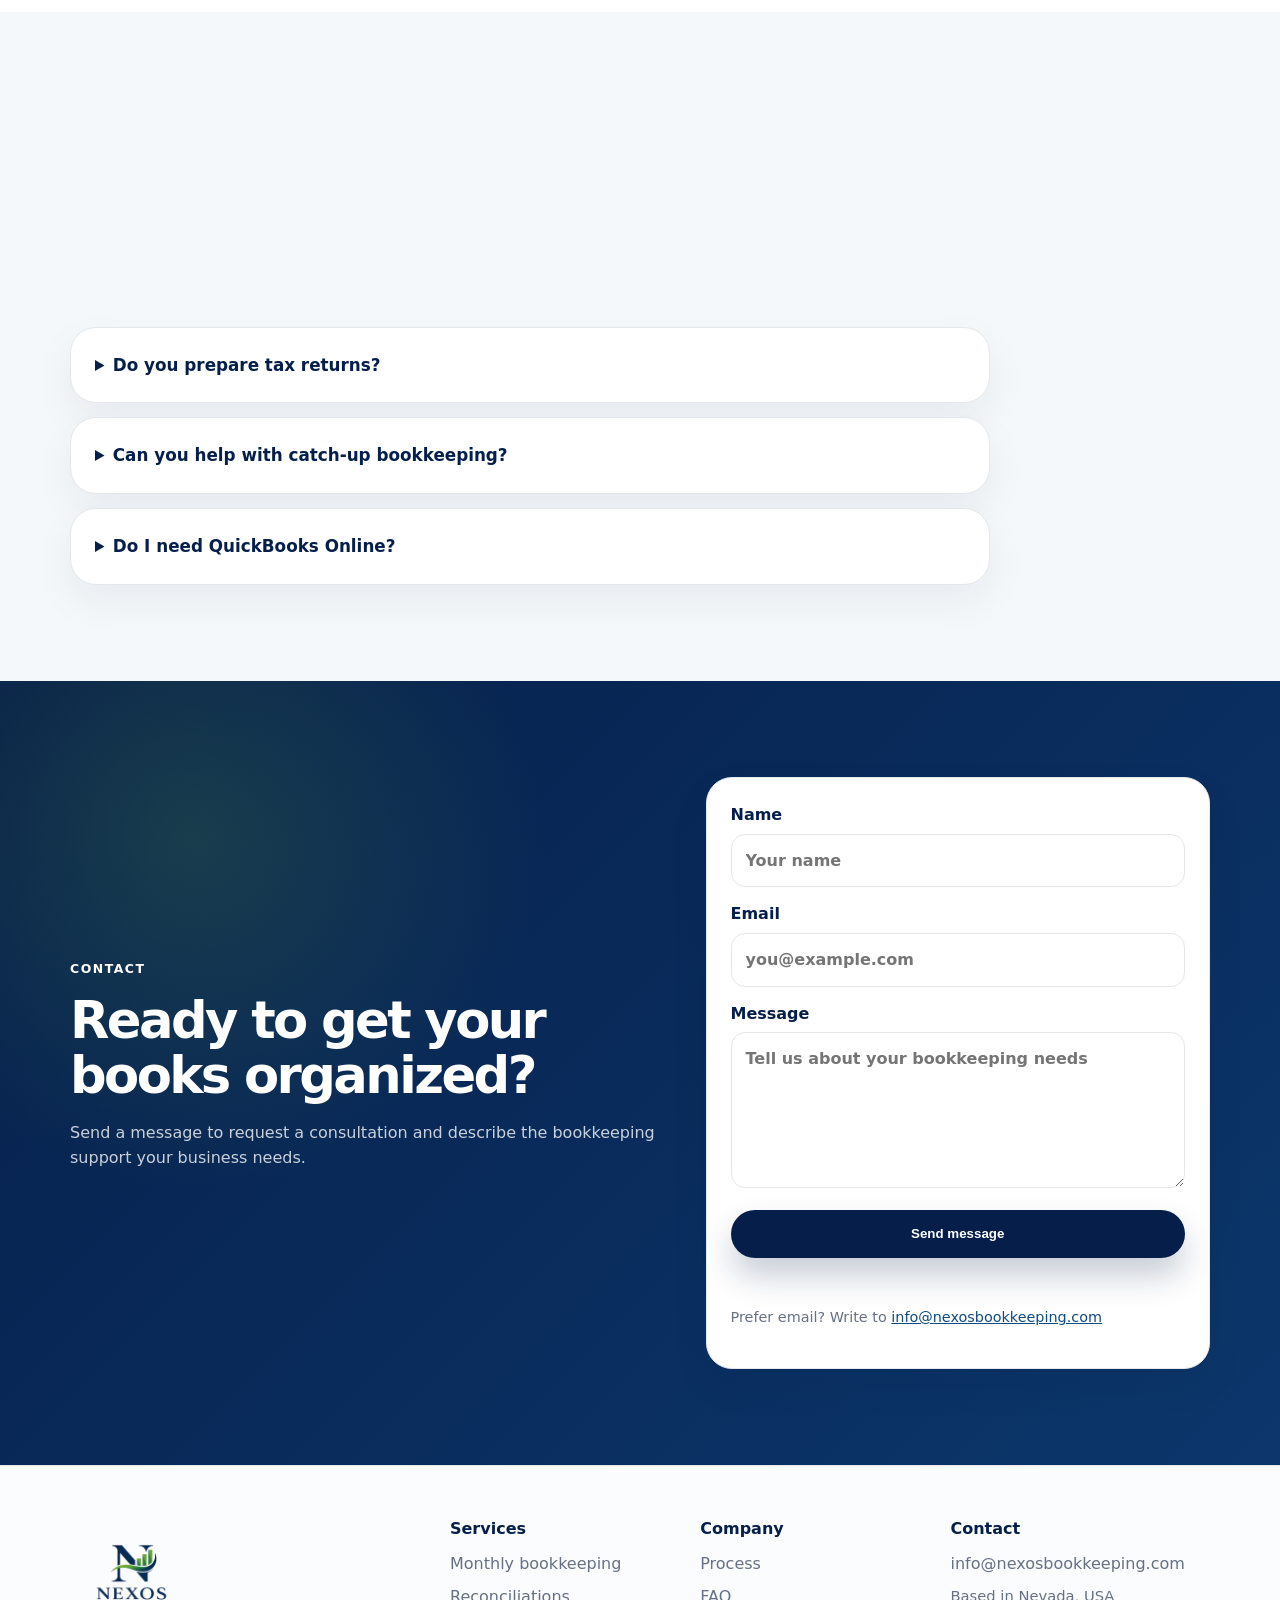
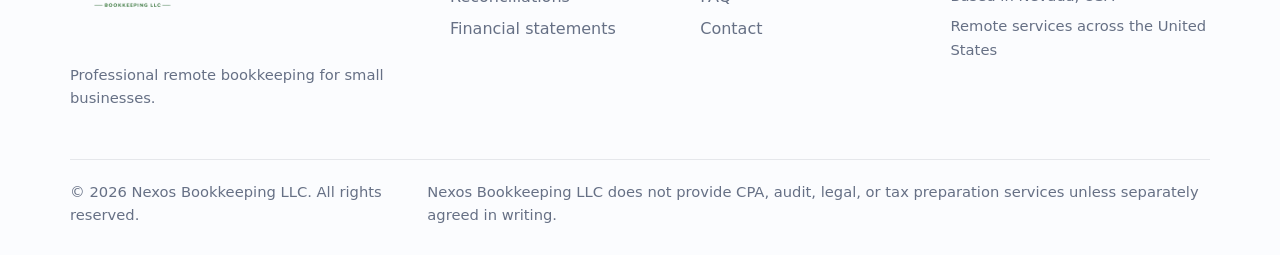
==== commit 8e4036ce: "Add alternate language links to index.html" ====
--- a/index.html
+++ b/index.html
@@ -29,6 +29,10 @@
     "description": "Remote bookkeeping services for small businesses."
   }
   </script>
+<link rel="canonical" href="https://nexosbookkeeping.com/">
+<link rel="alternate" hreflang="en" href="https://nexosbookkeeping.com/">
+<link rel="alternate" hreflang="es" href="https://nexosbookkeeping.com/es.html">
+<link rel="alternate" hreflang="x-default" href="https://nexosbookkeeping.com/">
 </head>
 <body>
   <header class="site-header">
@@ -42,6 +46,7 @@
         <a href="#process">Process</a>
         <a href="#faq">FAQ</a>
         <a href="#contact" class="nav-cta">Consultation</a>
+        <a href="es.html">Español</a>
       </nav>
     </div>
   </header>
@@ -237,7 +242,7 @@
           <p>Send a message to request a consultation and describe the bookkeeping support your business needs.</p>
         </div>
 
-        <form class="contact-form" id="contactForm" action="https://formspree.io/f/meebbgje" method="POST">
+        <form class="contact-form" id="contactForm" action="https://formspree.io/f/meebbgje" method="POST" onsubmit="submitContactForm(event)">
           <label>
             Name
             <input name="name" type="text" placeholder="Your name" required>
@@ -293,53 +298,53 @@
       <p>Nexos Bookkeeping LLC does not provide CPA, audit, legal, or tax preparation services unless separately agreed in writing.</p>
     </div>
   </footer>
-
-  <script>
-const form = document.getElementById("contactForm");
-const button = document.getElementById("contactSubmit");
-const status = document.getElementById("formStatus");
-
-if (form) {
-  form.addEventListener("submit", async function (e) {
-    e.preventDefault();
-
-    button.disabled = true;
-    button.textContent = "Sending...";
-    status.textContent = "";
-    status.className = "form-status";
-
-    try {
-      const response = await fetch(form.action, {
-        method: "POST",
-        body: new FormData(form),
-        headers: {
-          "Accept": "application/json"
-        }
-      });
-
-      if (response.ok) {
-        form.reset();
-        status.textContent = "✓ Thank you! Your message has been sent successfully.";
-        status.classList.add("success");
-        button.textContent = "Message sent";
-
-        setTimeout(() => {
-          button.disabled = false;
-          button.textContent = "Send message";
-        }, 2500);
-      } else {
-        throw new Error();
+<script>
+async function submitContactForm(event) {
+  event.preventDefault();
+
+  const form = document.getElementById("contactForm");
+  const button = document.getElementById("contactSubmit");
+  const status = document.getElementById("formStatus");
+
+  button.disabled = true;
+  button.textContent = "Sending...";
+  status.textContent = "";
+  status.className = "form-status";
+
+  try {
+    const response = await fetch(form.action, {
+      method: "POST",
+      body: new FormData(form),
+      headers: {
+        "Accept": "application/json"
       }
-    } catch {
-      status.textContent = "Something went wrong. Please email info@nexosbookkeeping.com.";
-      status.classList.add("error");
-      button.disabled = false;
-      button.textContent = "Send message";
+    });
+
+    if (response.ok) {
+      form.reset();
+      status.textContent = "✓ Thank you! Your message has been sent successfully.";
+      status.classList.add("success");
+      button.textContent = "Message sent";
+
+      setTimeout(function () {
+        button.disabled = false;
+        button.textContent = "Send message";
+      }, 2500);
+    } else {
+      throw new Error();
     }
-  });
+  } catch (error) {
+    status.textContent = "Something went wrong. Please email info@nexosbookkeeping.com.";
+    status.classList.add("error");
+    button.disabled = false;
+    button.textContent = "Send message";
+  }
+
+  return false;
 }
 </script>
-
-  <script src="script.js"></script>
+</script>
+<script src="script.js"></script>
 </body>
 </html>
+ 
